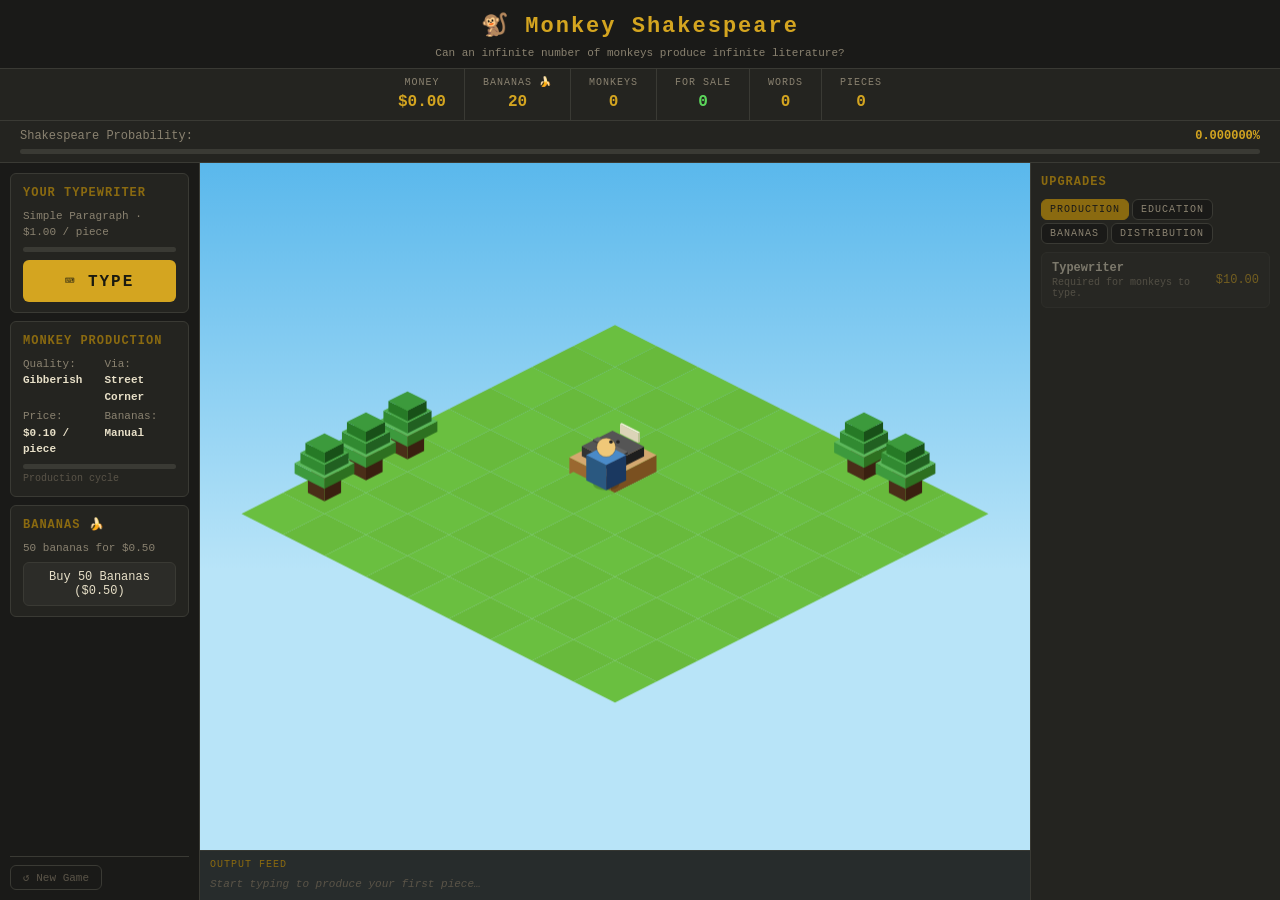
==== games/monkey-shakespeare/index.html @ 08b731a2 "feat(monkey-shakespeare): 3-column layout, NPC selling, faster monkeys, scene rewrite - Isometric sc" ====
<!DOCTYPE html>
<html lang="en">
<head>
  <meta charset="UTF-8">
  <meta name="viewport" content="width=device-width, initial-scale=1.0">
  <title>Monkey Shakespeare</title>
  <link rel="stylesheet" href="/games/monkey-shakespeare/style.css">
</head>
<body>

<!-- Save warning (hidden by default) -->
<div id="save-warning" class="banner warning" hidden>
  ⚠ Save failed — localStorage may be full. Progress is not being saved.
</div>

<!-- Offline progress banner -->
<div id="offline-banner" class="banner info" hidden>
  Welcome back! Your monkeys typed for <strong id="offline-time">?</strong> while you were away.
  Earned: <strong id="offline-earned">?</strong>
  <button onclick="this.parentElement.hidden=true">✕</button>
</div>

<!-- Stall warning -->
<div id="stall-warning" class="banner error" hidden>
  🍌 Monkeys are out of bananas and have stopped typing! Buy more bananas.
</div>

<!-- Header -->
<header>
  <h1>🐒 Monkey Shakespeare</h1>
  <p class="subtitle">Can an infinite number of monkeys produce infinite literature?</p>
</header>

<!-- Stats bar -->
<div id="stats-bar">
  <div class="stat">
    <span class="stat-label">Money</span>
    <span class="stat-value" id="stat-money">$0.00</span>
  </div>
  <div class="stat">
    <span class="stat-label">Bananas 🍌</span>
    <span class="stat-value" id="stat-bananas">20</span>
  </div>
  <div class="stat">
    <span class="stat-label">Monkeys</span>
    <span class="stat-value" id="stat-monkeys">0</span>
  </div>
  <div class="stat">
    <span class="stat-label">For Sale</span>
    <span class="stat-value pending" id="stat-pending">0</span>
  </div>
  <div class="stat">
    <span class="stat-label">Words</span>
    <span class="stat-value" id="stat-words">0</span>
  </div>
  <div class="stat">
    <span class="stat-label">Pieces</span>
    <span class="stat-value" id="stat-pieces">0</span>
  </div>
</div>

<!-- Shakespeare meter -->
<div id="shakespeare-meter">
  <div class="meter-row">
    <span>Shakespeare Probability:</span>
    <strong id="stat-shakespeare">0.000000%</strong>
  </div>
  <div class="progress-track">
    <div class="progress-fill amber" id="words-progress"></div>
  </div>
</div>

<!-- Main 3-column layout -->
<main>

  <!-- Left: controls -->
  <aside id="controls-col">

    <div class="card" id="typewriter-card">
      <h2>Your Typewriter</h2>
      <p class="card-meta">Simple Paragraph · <span id="manual-price">$1.00</span> / piece</p>
      <div class="progress-track">
        <div class="progress-fill green" id="manual-progress-bar"></div>
      </div>
      <button id="type-btn" class="big-btn">⌨ TYPE</button>
    </div>

    <div class="card" id="production-card">
      <h2>Monkey Production</h2>
      <div class="monkey-stats">
        <span>Quality: <strong id="monkey-quality">—</strong></span>
        <span>Via: <strong id="dist-name">Street Corner</strong></span>
        <span>Price: <strong id="monkey-price">—</strong></span>
        <span>Bananas: <strong id="banana-tier-name">Manual</strong></span>
      </div>
      <div class="progress-track">
        <div class="progress-fill amber" id="production-progress"></div>
      </div>
      <p class="progress-label">Production cycle</p>
    </div>

    <div class="card" id="banana-card">
      <h2>Bananas 🍌</h2>
      <p class="card-meta">50 bananas for $0.50</p>
      <button id="buy-bananas-btn" class="action-btn">Buy 50 Bananas ($0.50)</button>
    </div>

    <footer>
      <button id="reset-btn" class="danger-btn">↺ New Game</button>
    </footer>

  </aside>

  <!-- Center: isometric scene (hero) -->
  <div id="scene-col">
    <canvas id="game-scene"></canvas>

    <!-- Output feed overlaid at bottom of scene -->
    <div id="feed-overlay">
      <div class="feed-header">Output Feed</div>
      <div id="output-feed">
        <div class="feed-empty">Start typing to produce your first piece…</div>
      </div>
    </div>
  </div>

  <!-- Right: upgrades -->
  <aside id="upgrades-col">
    <div id="upgrade-panel">
      <h2>Upgrades</h2>
      <div class="tabs">
        <button class="tab-btn active" data-tree="production">Production</button>
        <button class="tab-btn" data-tree="education">Education</button>
        <button class="tab-btn" data-tree="banana">Bananas</button>
        <button class="tab-btn" data-tree="distribution">Distribution</button>
      </div>
      <div id="upgrades-production" class="upgrade-tree"></div>
      <div id="upgrades-education"  class="upgrade-tree" hidden></div>
      <div id="upgrades-banana"     class="upgrade-tree" hidden></div>
      <div id="upgrades-distribution" class="upgrade-tree" hidden></div>
    </div>
  </aside>

</main>

<!-- Win overlay -->
<div id="win-overlay" class="overlay" hidden>
  <div class="win-box">
    <h1>🎭 A Monkey Wrote Shakespeare</h1>
    <p class="win-subtitle">The infinite monkey theorem is proven. Congratulations.</p>
    <div class="win-quote">
      <em>"To be, or not to be, that is the question:<br>
      Whether 'tis nobler in the mind to suffer<br>
      The slings and arrows of outrageous fortune…"</em>
      <br><br>— Hamlet, Act III, Scene I · typed by your monkey
    </div>
    <div class="win-stats">
      <div><strong id="win-pieces">0</strong> pieces sold</div>
      <div><strong id="win-words">0</strong> words typed</div>
      <div><strong id="win-monkeys">0</strong> monkeys employed</div>
      <div><strong id="win-money">$0</strong> total earned</div>
    </div>
    <button id="win-reset-btn" class="big-btn">Play Again</button>
  </div>
</div>

<script type="module">
  import { init } from '/games/monkey-shakespeare/src/game.js';
  init();
</script>
</body>
</html>
---- games/monkey-shakespeare/style.css ----
/* ── Reset & base ── */
*, *::before, *::after { box-sizing: border-box; margin: 0; padding: 0; }
[hidden] { display: none !important; }

:root {
  --bg:         #1a1a18;
  --bg-card:    #242420;
  --bg-card2:   #2c2c28;
  --border:     #3a3a34;
  --amber:      #d4a520;
  --amber-dim:  #8a6a10;
  --green:      #5a9a50;
  --red:        #c04040;
  --text:       #e8e0c8;
  --text-dim:   #8a8270;
  --text-muted: #5a5448;
  --radius:     6px;
  font-family: 'Courier New', Courier, monospace;
}

html, body {
  height: 100%;
  overflow: hidden;
}

body {
  background: var(--bg);
  color: var(--text);
  font-size: 13px;
  line-height: 1.5;
  display: flex;
  flex-direction: column;
}

/* ── Banners ── */
.banner {
  padding: 8px 20px;
  font-size: 12px;
  display: flex;
  align-items: center;
  gap: 10px;
  flex-shrink: 0;
}
.banner.warning { background: #4a3800; color: #f0c040; }
.banner.error   { background: #3a1010; color: #e08080; }
.banner.info    { background: #182840; color: #80b8e8; }
.banner button  { background: none; border: none; color: inherit; cursor: pointer; margin-left: auto; font-size: 14px; }

/* ── Header ── */
header {
  text-align: center;
  padding: 10px 20px 6px;
  border-bottom: 1px solid var(--border);
  flex-shrink: 0;
}
header h1 { font-size: 22px; color: var(--amber); letter-spacing: 2px; }
.subtitle  { color: var(--text-dim); font-size: 11px; margin-top: 2px; }

/* ── Stats bar ── */
#stats-bar {
  display: flex;
  justify-content: center;
  border-bottom: 1px solid var(--border);
  background: var(--bg-card);
  flex-shrink: 0;
}
.stat {
  display: flex;
  flex-direction: column;
  align-items: center;
  padding: 6px 18px;
  border-right: 1px solid var(--border);
}
.stat:last-child { border-right: none; }
.stat-label { font-size: 10px; color: var(--text-dim); text-transform: uppercase; letter-spacing: 1px; }
.stat-value { font-size: 16px; color: var(--amber); font-weight: bold; }
.stat-value.pending { color: #5cd85c; }

/* ── Shakespeare meter ── */
#shakespeare-meter {
  background: var(--bg-card);
  padding: 6px 20px;
  border-bottom: 1px solid var(--border);
  flex-shrink: 0;
}
.meter-row {
  display: flex;
  justify-content: space-between;
  font-size: 12px;
  margin-bottom: 4px;
  color: var(--text-dim);
}
.meter-row strong { color: var(--amber); }

/* ── Progress tracks ── */
.progress-track {
  width: 100%;
  height: 5px;
  background: var(--border);
  border-radius: 3px;
  overflow: hidden;
  margin-bottom: 2px;
}
.progress-fill {
  height: 100%;
  width: 0%;
  border-radius: 3px;
  transition: width 0.4s ease;
}
.progress-fill.amber { background: var(--amber); }
.progress-fill.green { background: var(--green); }
.progress-label { font-size: 10px; color: var(--text-muted); }

/* ── Main 3-column layout ── */
main {
  flex: 1;
  display: grid;
  grid-template-columns: 200px 1fr 250px;
  min-height: 0;
  min-width: 660px;
  overflow: hidden;
}

/* ── Left controls column ── */
#controls-col {
  overflow-y: auto;
  min-width: 0;    /* prevent grid item from expanding past column width */
  padding: 10px;
  display: flex;
  flex-direction: column;
  gap: 8px;
  border-right: 1px solid var(--border);
}
#controls-col footer {
  margin-top: auto;
  padding-top: 8px;
  border-top: 1px solid var(--border);
}

/* ── Center scene column ── */
#scene-col {
  position: relative;
  overflow: hidden;
  background: #5ab8ec;
  min-width: 0;
}
#game-scene {
  position: absolute;
  inset: 0;
  width: 100%;
  height: 100%;
}

/* Output feed overlaid at bottom of scene */
#feed-overlay {
  position: absolute;
  bottom: 0; left: 0; right: 0;
  max-height: 32%;
  background: rgba(24, 24, 22, 0.90);
  backdrop-filter: blur(6px);
  -webkit-backdrop-filter: blur(6px);
  border-top: 1px solid rgba(58,58,52,0.8);
  padding: 6px 10px 8px;
  overflow: hidden;
  display: flex;
  flex-direction: column;
}
.feed-header {
  font-size: 10px;
  text-transform: uppercase;
  letter-spacing: 1px;
  color: var(--amber-dim);
  margin-bottom: 4px;
  flex-shrink: 0;
}
#output-feed {
  display: flex;
  flex-direction: column;
  gap: 3px;
  overflow-y: auto;
  flex: 1;
}
.feed-empty  { color: var(--text-muted); font-size: 11px; font-style: italic; }
.feed-entry  {
  display: grid;
  grid-template-columns: 52px 110px 1fr auto;
  gap: 5px;
  align-items: baseline;
  font-size: 11px;
  padding: 3px 0;
  border-bottom: 1px solid rgba(58,58,52,0.5);
  animation: fadeIn 0.3s ease;
}
.feed-source  { color: var(--text-dim); }
.feed-quality { color: var(--amber-dim); font-weight: bold; white-space: nowrap; }
.feed-sample  { color: var(--text-muted); overflow: hidden; text-overflow: ellipsis; white-space: nowrap; font-style: italic; }
.feed-price   { color: var(--green); white-space: nowrap; text-align: right; }

@keyframes fadeIn { from { opacity: 0; transform: translateY(-3px); } to { opacity: 1; } }

/* ── Right upgrades column ── */
#upgrades-col {
  overflow-y: auto;
  min-width: 0;
  padding: 10px;
  background: var(--bg-card);
  border-left: 1px solid var(--border);
}
#upgrade-panel h2 {
  font-size: 12px;
  text-transform: uppercase;
  letter-spacing: 1px;
  color: var(--amber-dim);
  margin-bottom: 8px;
}

/* ── Cards ── */
.card {
  background: var(--bg-card);
  border: 1px solid var(--border);
  border-radius: var(--radius);
  padding: 10px 12px;
}
.card h2 {
  font-size: 12px;
  text-transform: uppercase;
  letter-spacing: 1px;
  color: var(--amber-dim);
  margin-bottom: 6px;
}
.card-meta { font-size: 11px; color: var(--text-dim); margin-bottom: 6px; }

/* ── Buttons ── */
.big-btn {
  display: block;
  width: 100%;
  padding: 11px;
  background: var(--amber);
  color: #1a1a10;
  border: none;
  border-radius: var(--radius);
  font-size: 16px;
  font-family: inherit;
  font-weight: bold;
  cursor: pointer;
  letter-spacing: 2px;
  margin-top: 8px;
  transition: background 0.1s, transform 0.05s;
}
.big-btn:active { transform: scale(0.97); background: var(--amber-dim); }

.action-btn {
  padding: 7px 14px;
  background: var(--bg-card2);
  color: var(--text);
  border: 1px solid var(--border);
  border-radius: var(--radius);
  font-family: inherit;
  font-size: 12px;
  cursor: pointer;
  transition: border-color 0.15s;
}
.action-btn:hover { border-color: var(--amber-dim); color: var(--amber); }

.danger-btn {
  padding: 5px 12px;
  background: none;
  color: var(--text-muted);
  border: 1px solid var(--border);
  border-radius: var(--radius);
  font-family: inherit;
  font-size: 11px;
  cursor: pointer;
  transition: all 0.15s;
}
.danger-btn:hover { color: var(--red); border-color: var(--red); }

/* ── Monkey stats ── */
.monkey-stats {
  display: grid;
  grid-template-columns: 1fr 1fr;
  gap: 3px 10px;
  font-size: 11px;
  color: var(--text-dim);
  margin-bottom: 6px;
}
.monkey-stats strong { color: var(--text); }

/* ── Tabs ── */
.tabs {
  display: flex;
  gap: 3px;
  margin-bottom: 8px;
  flex-wrap: wrap;
}
.tab-btn {
  padding: 4px 8px;
  background: var(--bg);
  color: var(--text-dim);
  border: 1px solid var(--border);
  border-radius: var(--radius);
  font-family: inherit;
  font-size: 10px;
  cursor: pointer;
  text-transform: uppercase;
  letter-spacing: 1px;
  transition: all 0.15s;
}
.tab-btn.active,
.tab-btn:hover { background: var(--amber-dim); color: var(--bg); border-color: var(--amber-dim); }

/* ── Upgrade buttons ── */
.upgrade-tree { display: flex; flex-direction: column; gap: 6px; }
.upgrade-btn {
  display: grid;
  grid-template-columns: 1fr auto;
  grid-template-rows: auto auto;
  gap: 2px 8px;
  width: 100%;
  padding: 8px 10px;
  background: var(--bg-card2);
  border: 1px solid var(--border);
  border-radius: var(--radius);
  color: var(--text);
  font-family: inherit;
  text-align: left;
  cursor: pointer;
  transition: border-color 0.15s, background 0.15s;
}
.upgrade-btn:hover:not(:disabled) { border-color: var(--amber); background: #2e2e28; }
.upgrade-btn:disabled,
.upgrade-btn.locked { opacity: 0.45; cursor: not-allowed; }
.upg-name { font-size: 12px; font-weight: bold; grid-column: 1; }
.upg-cost { font-size: 12px; color: var(--amber); grid-column: 2; grid-row: 1 / 3; align-self: center; white-space: nowrap; }
.upg-desc { font-size: 10px; color: var(--text-dim); grid-column: 1; }
.tree-done { font-size: 11px; color: var(--text-muted); font-style: italic; padding: 6px 0; }

/* ── Win overlay ── */
.overlay {
  position: fixed;
  inset: 0;
  background: rgba(0,0,0,0.88);
  display: flex;
  align-items: center;
  justify-content: center;
  z-index: 1000;
}
.win-box {
  background: var(--bg-card);
  border: 2px solid var(--amber);
  border-radius: 10px;
  padding: 40px;
  max-width: 560px;
  text-align: center;
}
.win-box h1     { color: var(--amber); font-size: 22px; margin-bottom: 8px; }
.win-subtitle   { color: var(--text-dim); margin-bottom: 16px; }
.win-quote      { font-style: italic; color: var(--text); line-height: 1.8; padding: 16px; background: var(--bg); border-radius: var(--radius); border-left: 3px solid var(--amber); text-align: left; margin-bottom: 16px; font-size: 13px; }
.win-stats      { display: grid; grid-template-columns: 1fr 1fr; gap: 10px; margin-bottom: 20px; color: var(--text-dim); font-size: 13px; }
.win-stats strong { color: var(--amber); font-size: 16px; display: block; }
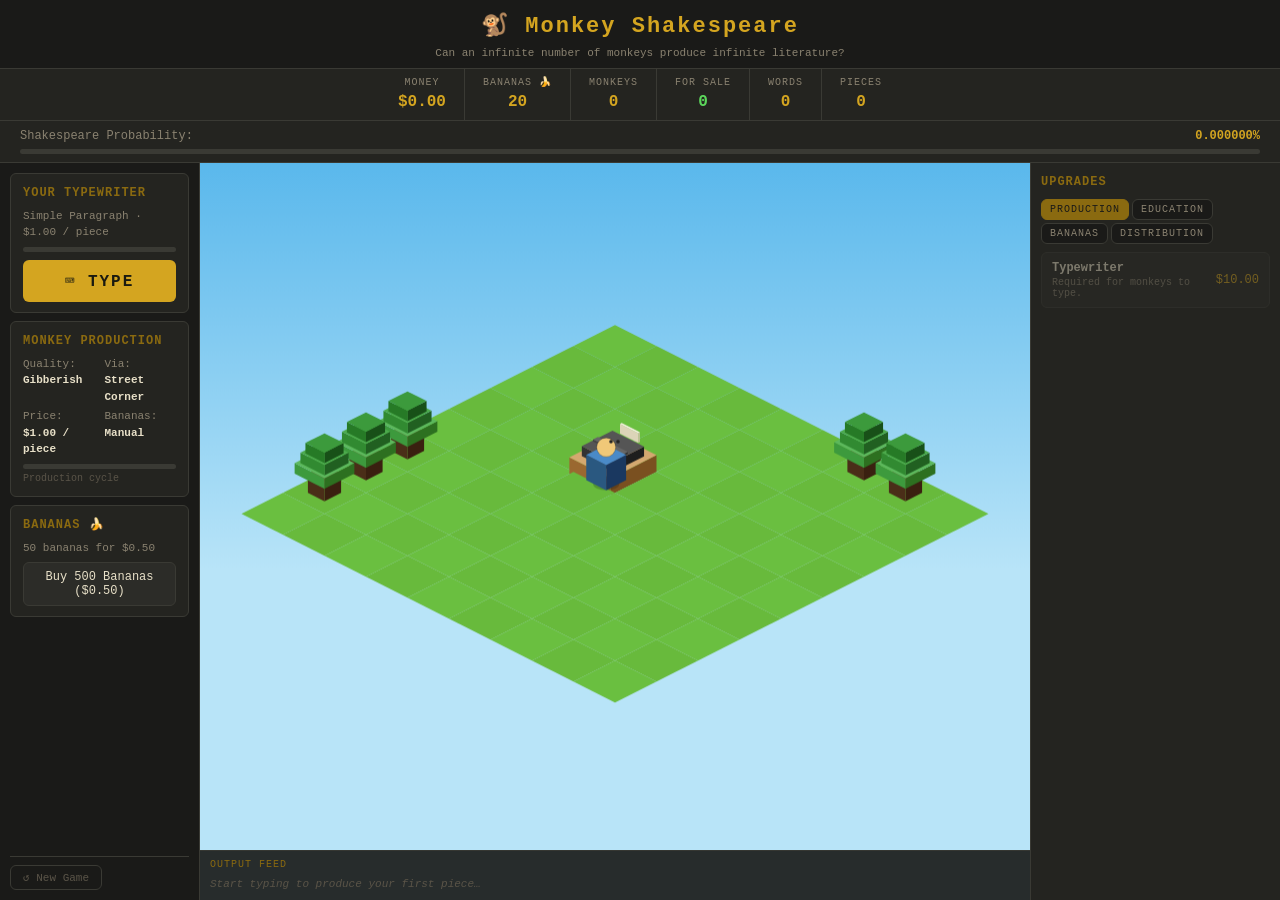
==== commit a2758e05: "balance(monkey-shakespeare): Gibberish tier $1/piece, 500 bananas per buy Co-Authored-By: Claude Son" ====
--- a/games/monkey-shakespeare/index.html
+++ b/games/monkey-shakespeare/index.html
@@ -102,7 +102,7 @@
     <div class="card" id="banana-card">
       <h2>Bananas 🍌</h2>
       <p class="card-meta">50 bananas for $0.50</p>
-      <button id="buy-bananas-btn" class="action-btn">Buy 50 Bananas ($0.50)</button>
+      <button id="buy-bananas-btn" class="action-btn">Buy 500 Bananas ($0.50)</button>
     </div>
 
     <footer>
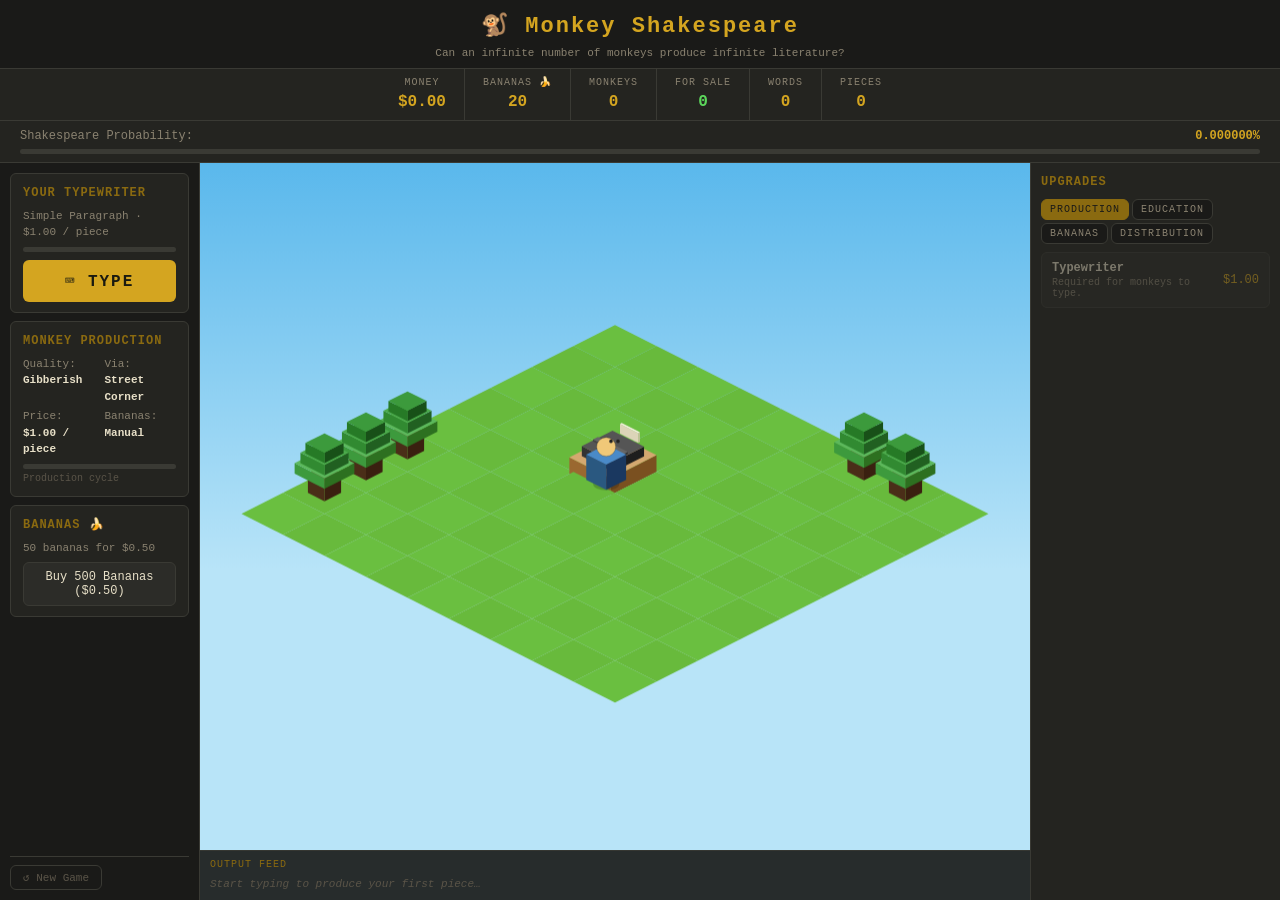
==== commit 270237db: "feat(monkey-shakespeare): quality tier upgrade banner with fade animation Shows centered overlay ban" ====
--- a/games/monkey-shakespeare/index.html
+++ b/games/monkey-shakespeare/index.html
@@ -18,6 +18,11 @@
   Welcome back! Your monkeys typed for <strong id="offline-time">?</strong> while you were away.
   Earned: <strong id="offline-earned">?</strong>
   <button onclick="this.parentElement.hidden=true">✕</button>
+</div>
+
+<!-- Quality tier upgrade banner -->
+<div id="quality-banner" class="quality-banner" hidden>
+  ✦ Quality Upgraded: <span id="quality-banner-old"></span> → <strong id="quality-banner-new"></strong>
 </div>
 
 <!-- Stall warning -->
--- a/games/monkey-shakespeare/style.css
+++ b/games/monkey-shakespeare/style.css
@@ -32,6 +32,32 @@
   flex-direction: column;
 }
 
+/* ── Quality tier upgrade banner ── */
+.quality-banner {
+  position: fixed;
+  top: 50%;
+  left: 50%;
+  transform: translate(-50%, -50%);
+  background: rgba(20, 16, 8, 0.95);
+  border: 2px solid var(--amber);
+  border-radius: 8px;
+  padding: 14px 28px;
+  font-size: 15px;
+  color: var(--text);
+  letter-spacing: 1px;
+  z-index: 500;
+  pointer-events: none;
+  white-space: nowrap;
+}
+.quality-banner strong { color: var(--amber); font-size: 17px; }
+.quality-banner-fade { animation: qualityFade 4s ease forwards; }
+@keyframes qualityFade {
+  0%   { opacity: 0; transform: translate(-50%, -55%); }
+  15%  { opacity: 1; transform: translate(-50%, -50%); }
+  70%  { opacity: 1; }
+  100% { opacity: 0; transform: translate(-50%, -50%); }
+}
+
 /* ── Banners ── */
 .banner {
   padding: 8px 20px;
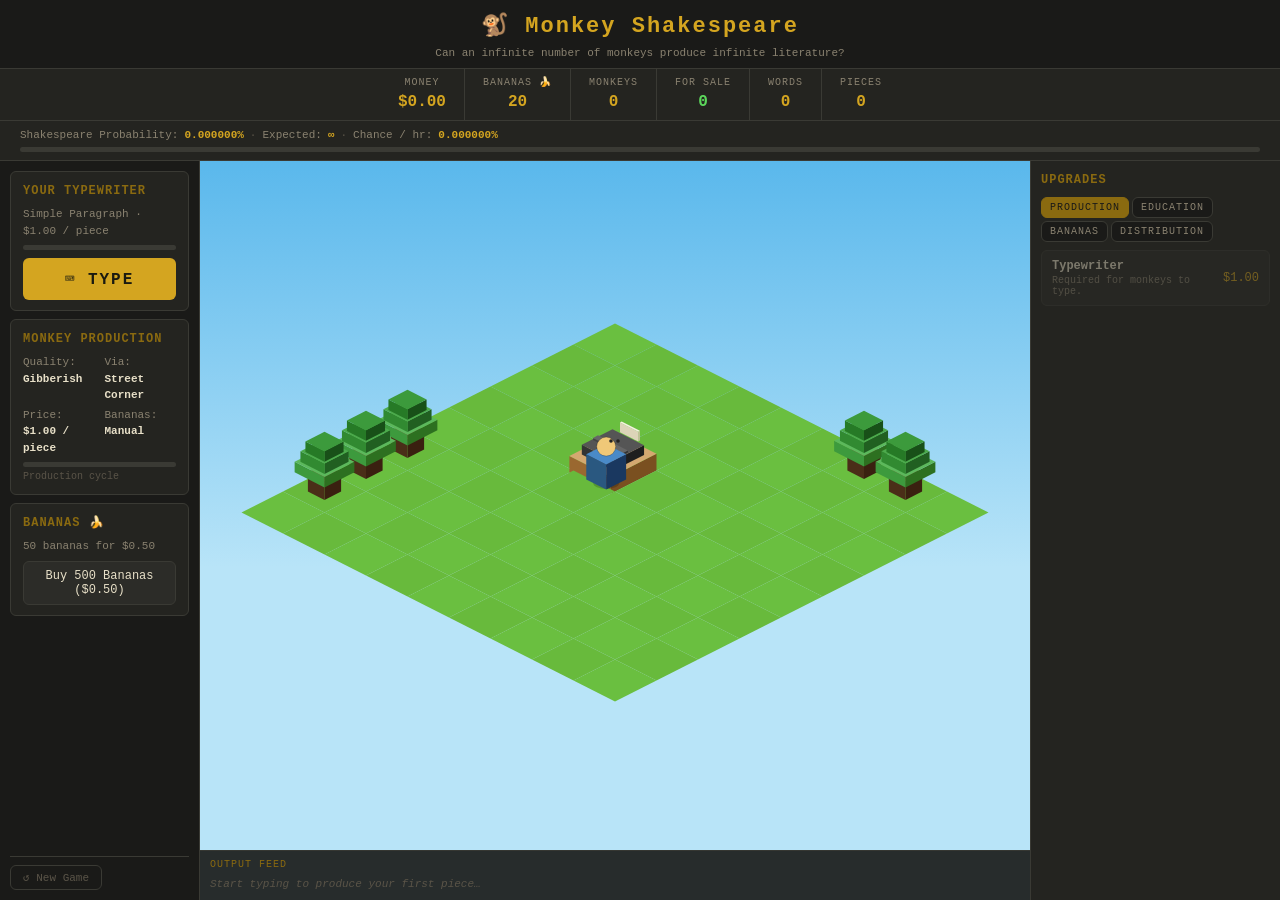
==== commit 67b679f4: "feat(monkey-shakespeare): expected time, hourly chance, word milestones, tab badges - Shakespeare me" ====
--- a/games/monkey-shakespeare/index.html
+++ b/games/monkey-shakespeare/index.html
@@ -69,10 +69,21 @@
   <div class="meter-row">
     <span>Shakespeare Probability:</span>
     <strong id="stat-shakespeare">0.000000%</strong>
+    <span class="meter-sep">·</span>
+    <span>Expected:</span>
+    <strong id="stat-expected-time">∞</strong>
+    <span class="meter-sep">·</span>
+    <span>Chance / hr:</span>
+    <strong id="stat-hour-chance">0.000000%</strong>
   </div>
   <div class="progress-track">
     <div class="progress-fill amber" id="words-progress"></div>
   </div>
+</div>
+
+<!-- Word milestone banner -->
+<div id="milestone-banner" class="quality-banner milestone-banner" hidden>
+  📝 <span id="milestone-text"></span>
 </div>
 
 <!-- Main 3-column layout -->
--- a/games/monkey-shakespeare/style.css
+++ b/games/monkey-shakespeare/style.css
@@ -50,6 +50,8 @@
   white-space: nowrap;
 }
 .quality-banner strong { color: var(--amber); font-size: 17px; }
+.milestone-banner { border-color: var(--green); font-size: 13px; }
+.milestone-banner strong { color: var(--green); font-size: 15px; }
 .quality-banner-fade { animation: qualityFade 4s ease forwards; }
 @keyframes qualityFade {
   0%   { opacity: 0; transform: translate(-50%, -55%); }
@@ -111,12 +113,15 @@
 }
 .meter-row {
   display: flex;
-  justify-content: space-between;
-  font-size: 12px;
+  align-items: center;
+  gap: 6px;
+  flex-wrap: wrap;
+  font-size: 11px;
   margin-bottom: 4px;
   color: var(--text-dim);
 }
 .meter-row strong { color: var(--amber); }
+.meter-sep { color: var(--text-muted); }
 
 /* ── Progress tracks ── */
 .progress-track {
@@ -334,6 +339,13 @@
 }
 .tab-btn.active,
 .tab-btn:hover { background: var(--amber-dim); color: var(--bg); border-color: var(--amber-dim); }
+.tab-btn.has-affordable::after {
+  content: '●';
+  font-size: 7px;
+  color: var(--green);
+  vertical-align: super;
+  margin-left: 3px;
+}
 
 /* ── Upgrade buttons ── */
 .upgrade-tree { display: flex; flex-direction: column; gap: 6px; }
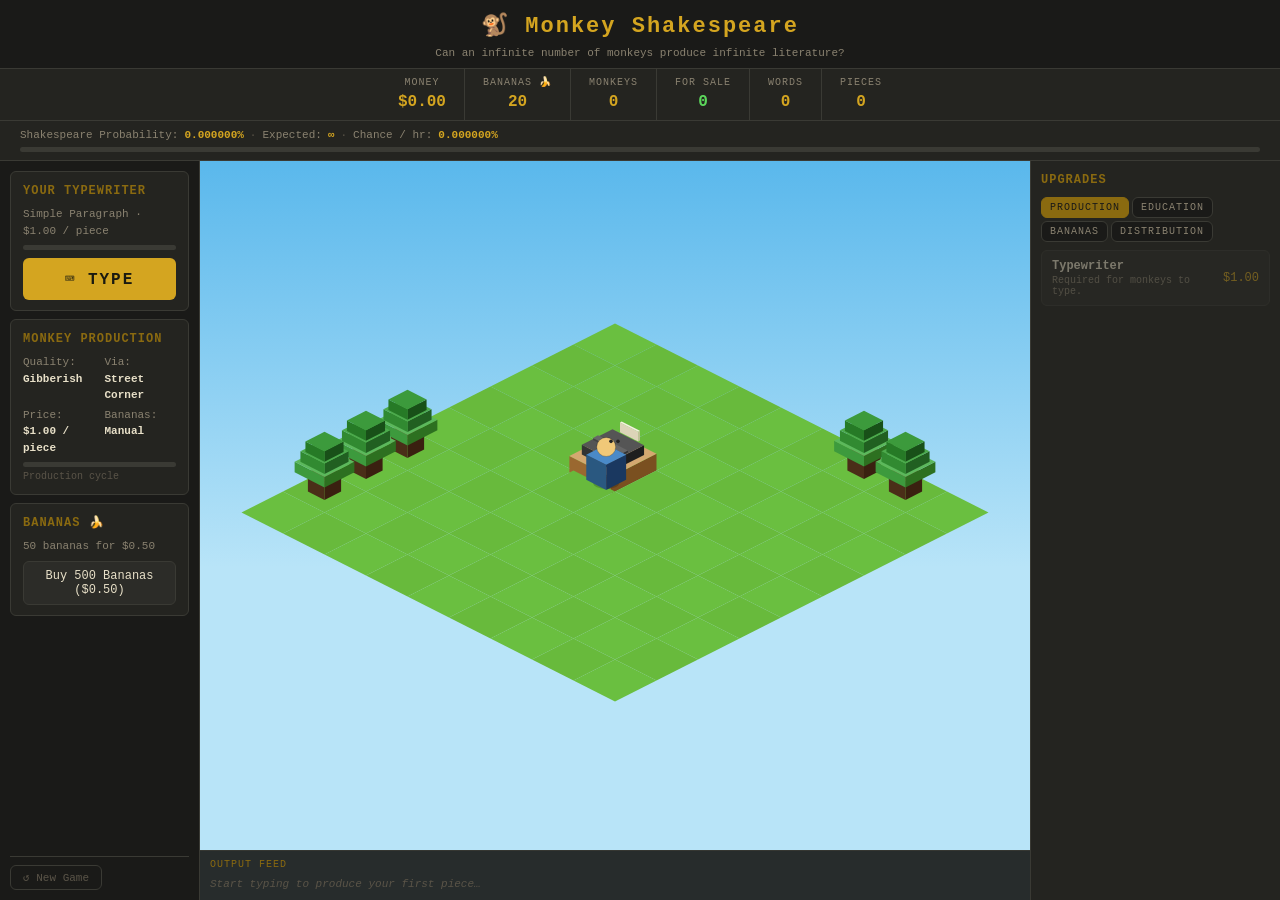
==== commit d7339f7a: "fix(monkey-shakespeare): restore NPC selling mechanic and clean debug code - Remove all debug scaffo" ====
--- a/games/monkey-shakespeare/index.html
+++ b/games/monkey-shakespeare/index.html
@@ -181,7 +181,7 @@
 </div>
 
 <script type="module">
-  import { init } from '/games/monkey-shakespeare/src/game.js';
+  import { init } from '/games/monkey-shakespeare/src/game.js?v=3';
   init();
 </script>
 </body>
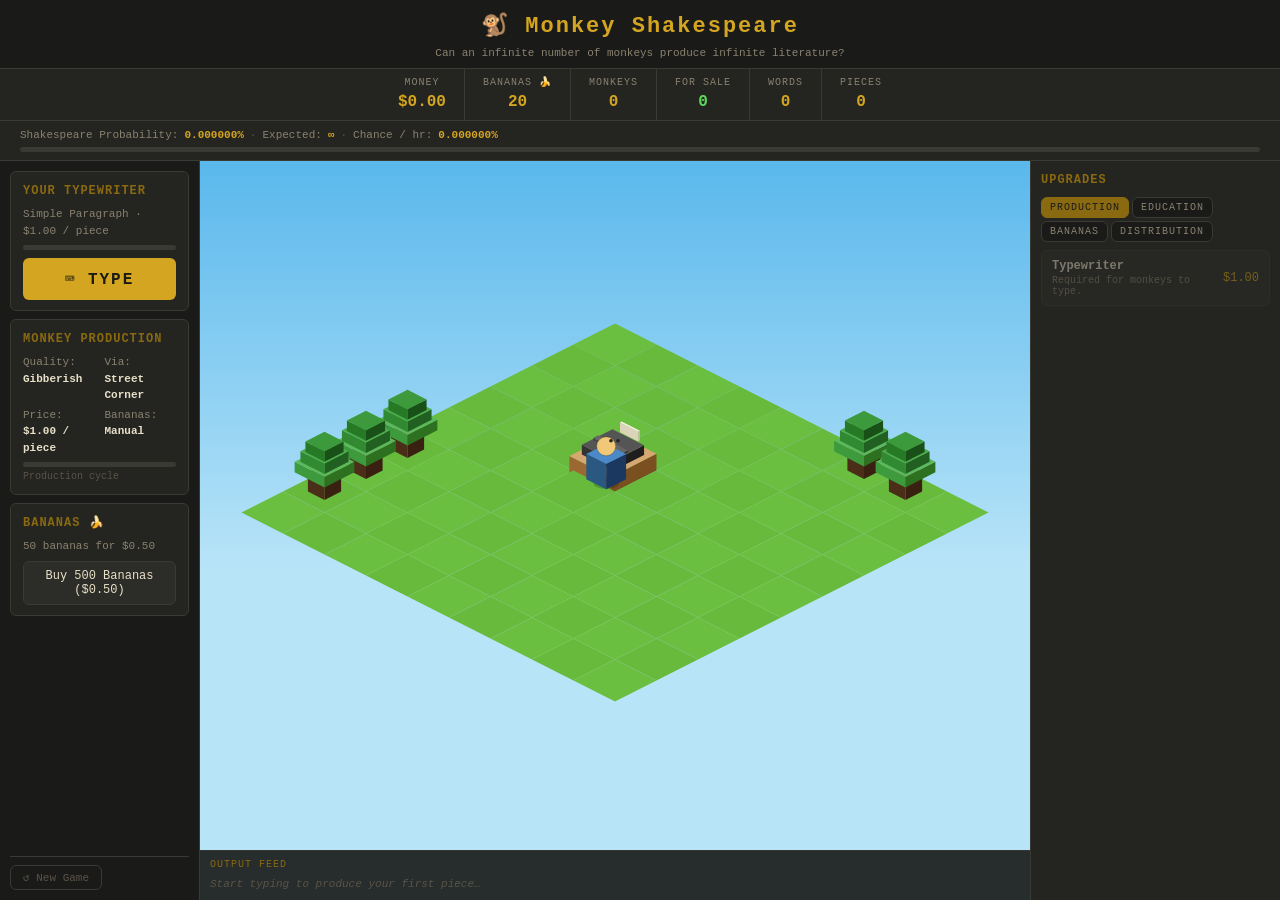
==== commit 77e74992: "feat(monkey-shakespeare): add Prof. Pemberton narrative dialogue system - Four contextual dialogues " ====
--- a/games/monkey-shakespeare/index.html
+++ b/games/monkey-shakespeare/index.html
@@ -84,6 +84,13 @@
 <!-- Word milestone banner -->
 <div id="milestone-banner" class="quality-banner milestone-banner" hidden>
   📝 <span id="milestone-text"></span>
+</div>
+
+<!-- Professor Pemberton dialogue -->
+<div id="professor-dialogue" class="professor-box" hidden>
+  <button class="prof-dismiss" onclick="this.parentElement.hidden=true">✕</button>
+  <div class="prof-header">📜 Prof. Pemberton</div>
+  <p id="prof-text"></p>
 </div>
 
 <!-- Main 3-column layout -->
@@ -181,7 +188,7 @@
 </div>
 
 <script type="module">
-  import { init } from '/games/monkey-shakespeare/src/game.js?v=3';
+  import { init } from '/games/monkey-shakespeare/src/game.js?v=4';
   init();
 </script>
 </body>
--- a/games/monkey-shakespeare/style.css
+++ b/games/monkey-shakespeare/style.css
@@ -60,6 +60,51 @@
   100% { opacity: 0; transform: translate(-50%, -50%); }
 }
 
+/* ── Professor Pemberton dialogue ── */
+.professor-box {
+  position: fixed;
+  bottom: 140px;
+  left: 50%;
+  transform: translateX(-50%);
+  max-width: 540px;
+  width: 90%;
+  background: #1e1a10;
+  border: 2px solid var(--amber);
+  border-radius: 8px;
+  padding: 14px 38px 14px 18px;
+  z-index: 600;
+  font-size: 12px;
+  line-height: 1.8;
+  color: var(--text);
+  box-shadow: 0 4px 24px rgba(0,0,0,0.6);
+}
+.prof-header {
+  font-size: 10px;
+  text-transform: uppercase;
+  letter-spacing: 1.5px;
+  color: var(--amber);
+  margin-bottom: 8px;
+}
+.professor-box p { font-style: italic; margin: 0; }
+.prof-dismiss {
+  position: absolute;
+  top: 8px; right: 10px;
+  background: none;
+  border: none;
+  color: var(--text-muted);
+  cursor: pointer;
+  font-size: 14px;
+  line-height: 1;
+}
+.prof-dismiss:hover { color: var(--text); }
+.prof-fade { animation: profFade 10s ease forwards; }
+@keyframes profFade {
+  0%   { opacity: 0; transform: translateX(-50%) translateY(8px); }
+  8%   { opacity: 1; transform: translateX(-50%) translateY(0); }
+  72%  { opacity: 1; }
+  100% { opacity: 0; transform: translateX(-50%) translateY(0); }
+}
+
 /* ── Banners ── */
 .banner {
   padding: 8px 20px;
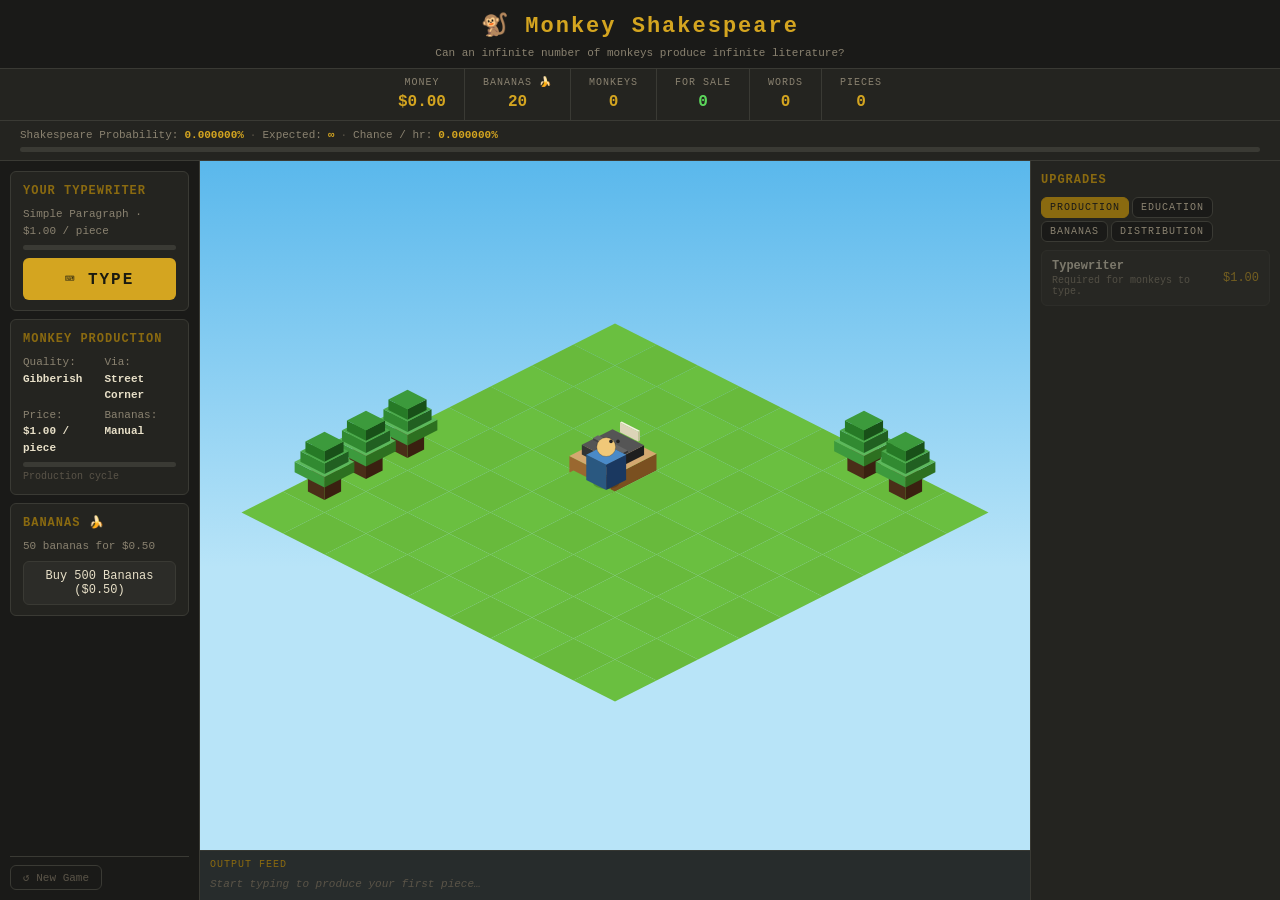
==== commit de6afbc8: "feat(monkey-shakespeare): visual progression — banana cart, classroom, office buildings Scene now re" ====
--- a/games/monkey-shakespeare/index.html
+++ b/games/monkey-shakespeare/index.html
@@ -188,7 +188,7 @@
 </div>
 
 <script type="module">
-  import { init } from '/games/monkey-shakespeare/src/game.js?v=4';
+  import { init } from '/games/monkey-shakespeare/src/game.js?v=5';
   init();
 </script>
 </body>
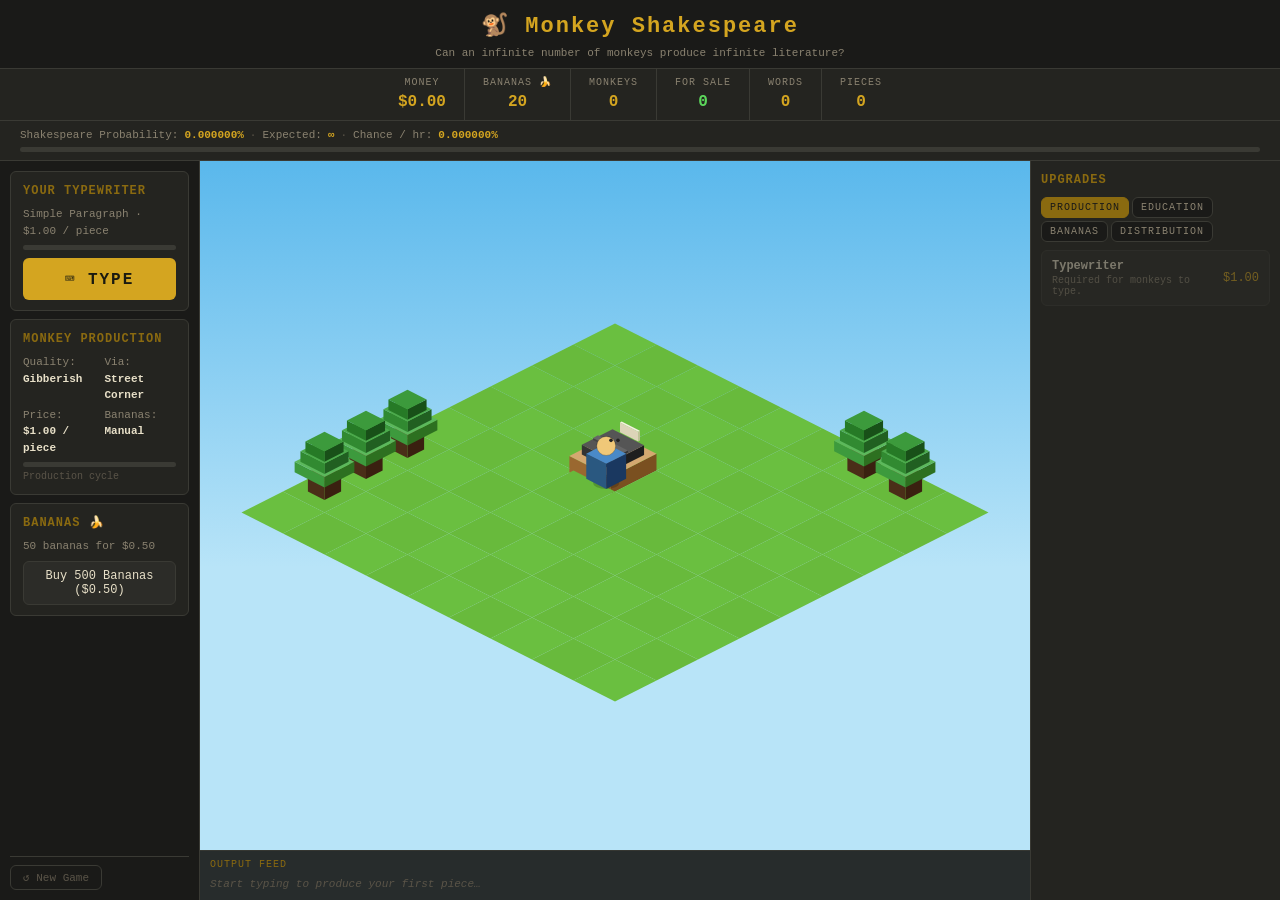
==== commit 7db1c482: "feat(monkey-shakespeare): v6 — professor NPC, buyer tiers, upgrade dialogues, win typewriter - Profe" ====
--- a/games/monkey-shakespeare/index.html
+++ b/games/monkey-shakespeare/index.html
@@ -172,10 +172,9 @@
     <h1>🎭 A Monkey Wrote Shakespeare</h1>
     <p class="win-subtitle">The infinite monkey theorem is proven. Congratulations.</p>
     <div class="win-quote">
-      <em>"To be, or not to be, that is the question:<br>
-      Whether 'tis nobler in the mind to suffer<br>
-      The slings and arrows of outrageous fortune…"</em>
-      <br><br>— Hamlet, Act III, Scene I · typed by your monkey
+      <em id="win-quote-text"></em><span id="win-cursor" class="win-blink-cursor" hidden>▌</span>
+      <div id="win-attribution" hidden><br>— Hamlet, Act III, Scene I · typed by your monkey</div>
+      <div id="win-pemberton" class="win-pemberton-quote" hidden>"My God... they actually did it." — Prof. Pemberton</div>
     </div>
     <div class="win-stats">
       <div><strong id="win-pieces">0</strong> pieces sold</div>
@@ -188,7 +187,7 @@
 </div>
 
 <script type="module">
-  import { init } from '/games/monkey-shakespeare/src/game.js?v=5';
+  import { init } from '/games/monkey-shakespeare/src/game.js?v=6';
   init();
 </script>
 </body>
--- a/games/monkey-shakespeare/style.css
+++ b/games/monkey-shakespeare/style.css
@@ -441,3 +441,7 @@
 .win-quote      { font-style: italic; color: var(--text); line-height: 1.8; padding: 16px; background: var(--bg); border-radius: var(--radius); border-left: 3px solid var(--amber); text-align: left; margin-bottom: 16px; font-size: 13px; }
 .win-stats      { display: grid; grid-template-columns: 1fr 1fr; gap: 10px; margin-bottom: 20px; color: var(--text-dim); font-size: 13px; }
 .win-stats strong { color: var(--amber); font-size: 16px; display: block; }
+#win-quote-text { white-space: pre-wrap; }
+.win-blink-cursor { display: inline-block; animation: cursorBlink 0.8s step-end infinite; color: var(--amber); }
+@keyframes cursorBlink { 50% { opacity: 0; } }
+.win-pemberton-quote { margin-top: 12px; font-style: italic; color: var(--amber-dim); font-size: 11px; letter-spacing: 0.5px; }
